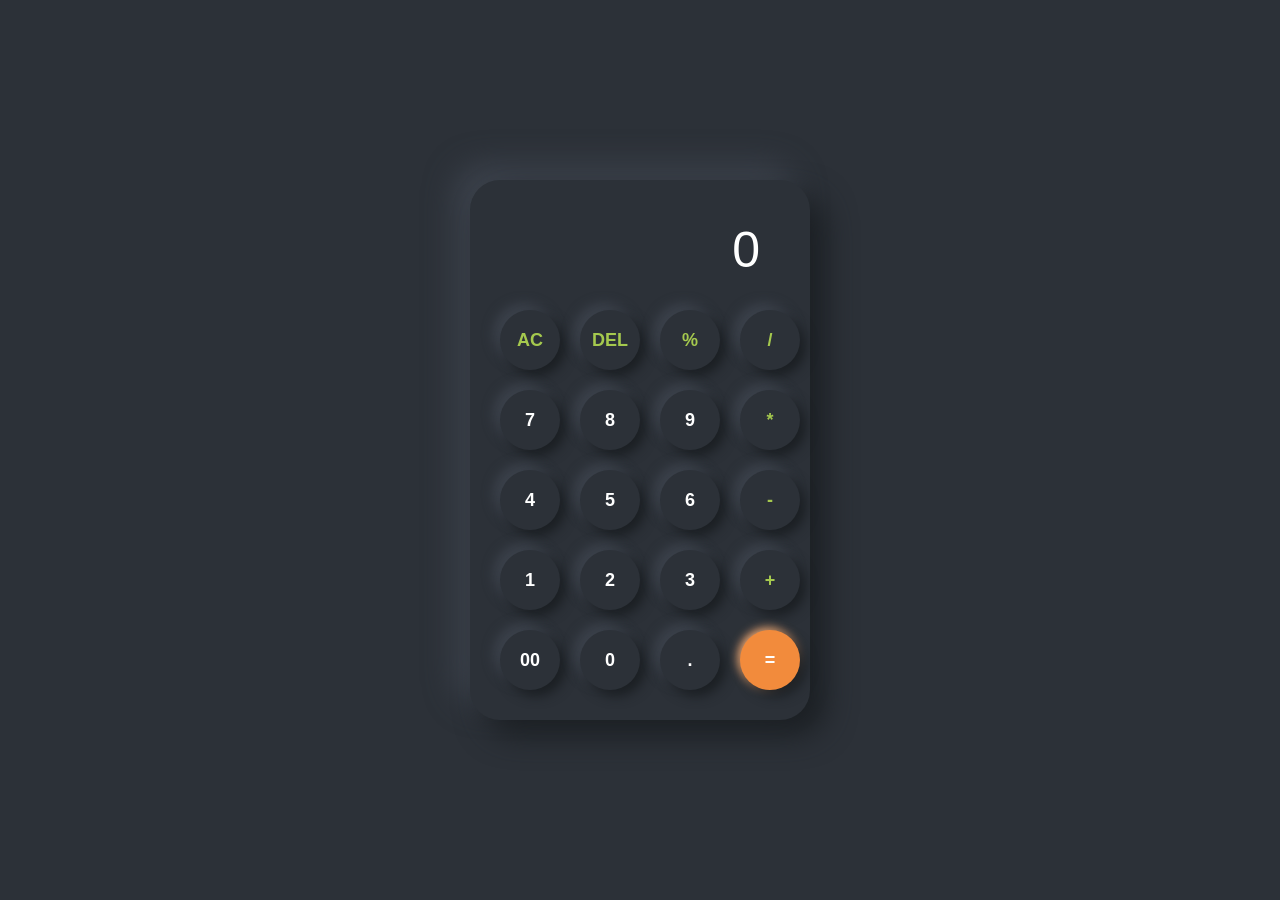
==== index.html @ 628fc102 "Add files via upload" ====
<!DOCTYPE html>
<html lang="en">
<head>
    <meta charset="UTF-8">
    <meta name="viewport" content="width=device-width, initial-scale=1.0">
    <title>Neumorphic Calculator</title>
    <link rel="stylesheet" href="style.css">
</head>
<body>
   
</body>

    <div class="calculator">
        <div class="display">0</div>
        <div class="buttons">
            <button class="btn btn-green">AC</button>
            <button class="btn btn-green">DEL</button>
            <button class="btn btn-green">%</button>
            <button class="btn btn-green">/</button>
            
            <button class="btn">7</button>
            <button class="btn">8</button>
            <button class="btn">9</button>
            <button class="btn btn-green">*</button>
            
            <button class="btn">4</button>
            <button class="btn">5</button>
            <button class="btn">6</button>
            <button class="btn btn-green">-</button>
            
            <button class="btn">1</button>
            <button class="btn">2</button>
            <button class="btn">3</button>
            <button class="btn btn-green">+</button>
            
            <button class="btn">00</button>
            <button class="btn">0</button>
            <button class="btn">.</button>
            <button class="btn btn-orange">=</button>
        </div>
    </div>
     <script src="script.js"></script>

</body>
</html>
---- style.css ----
* {
    margin: 0;
    padding: 0;
    box-sizing: border-box;
    font-family: 'Segoe UI', Tahoma, Geneva, Verdana, sans-serif;
}

body {
    background-color: #2c3138; /* Dark grey background */
    display: flex;
    justify-content: center;
    align-items: center;
    min-height: 100vh;
}

.calculator {
    background-color: #2c3138;
    padding: 30px;
    border-radius: 30px;
    box-shadow: 15px 15px 30px #1b1f23, 
                -15px -15px 30px #3d434d;
    width: 340px;
}

.display {
    width: 100%;
    height: 80px;
    background-color: transparent;
    color: #fff;
    font-size: 50px;
    text-align: right;
    padding: 10px 20px;
    margin-bottom: 20px;
    display: flex;
    align-items: center;
    justify-content: flex-end;
}

.buttons {
    display: grid;
    grid-template-columns: repeat(4, 1fr);
    gap: 20px;
}

.btn {
    width: 60px;
    height: 60px;
    border-radius: 50%;
    background-color: #2c3138;
    color: #fff;
    font-size: 18px;
    font-weight: 600;
    border: none;
    cursor: pointer;
    /* Neumorphic shadow for buttons */
    box-shadow: 6px 6px 12px #1b1f23, 
                -6px -6px 12px #3d434d;
    transition: all 0.2s ease;
    display: flex;
    justify-content: center;
    align-items: center;
}

/* Button hover/click effect (pressed in) */
.btn:active {
    box-shadow: inset 4px 4px 8px #1b1f23, 
                inset -4px -4px 8px #3d434d;
    transform: scale(0.98);
}

/* Specific color highlights from the image */
.btn-green {
    color: #a5c94e; /* Green color for operators */
}

.btn-orange {
    background-color: #f28b3c;
    color: #fff;
    box-shadow: 6px 6px 12px #1b1f23, 
                -2px -2px 10px #ffb37a;
}

.btn-orange:active {
    background-color: #e67e22;
    box-shadow: inset 4px 4px 8px #a65b18, 
                inset -4px -4px 8px #ffb37a;
}
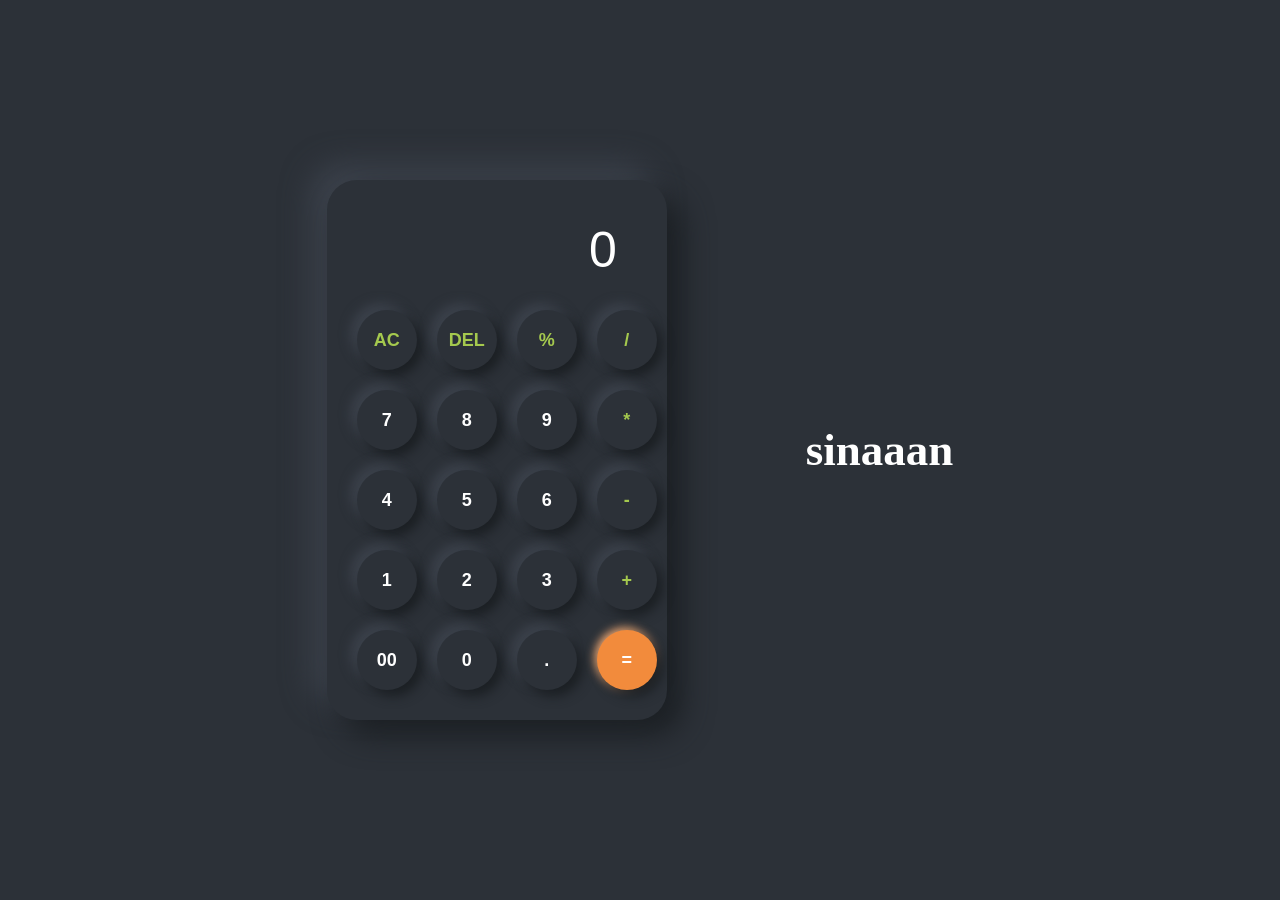
==== commit 75e98970: "Add files via upload" ====
--- a/index.html
+++ b/index.html
@@ -3,13 +3,13 @@
 <head>
     <meta charset="UTF-8">
     <meta name="viewport" content="width=device-width, initial-scale=1.0">
-    <title>Neumorphic Calculator</title>
+    <title>sinan Calculator</title>
     <link rel="stylesheet" href="style.css">
 </head>
 <body>
    
 </body>
-
+      
     <div class="calculator">
         <div class="display">0</div>
         <div class="buttons">
@@ -39,6 +39,7 @@
             <button class="btn btn-orange">=</button>
         </div>
     </div>
+    <h1 class="sinname">sinaaan</h1>
      <script src="script.js"></script>
 
 </body>
--- a/style.css
+++ b/style.css
@@ -84,4 +84,11 @@
     background-color: #e67e22;
     box-shadow: inset 4px 4px 8px #a65b18, 
                 inset -4px -4px 8px #ffb37a;
+}
+.sinname{
+    margin-left: 139px;
+    color: white;
+    font-size: 45px;
+    font-family: auto;
+    font-weight: bold;
 }
